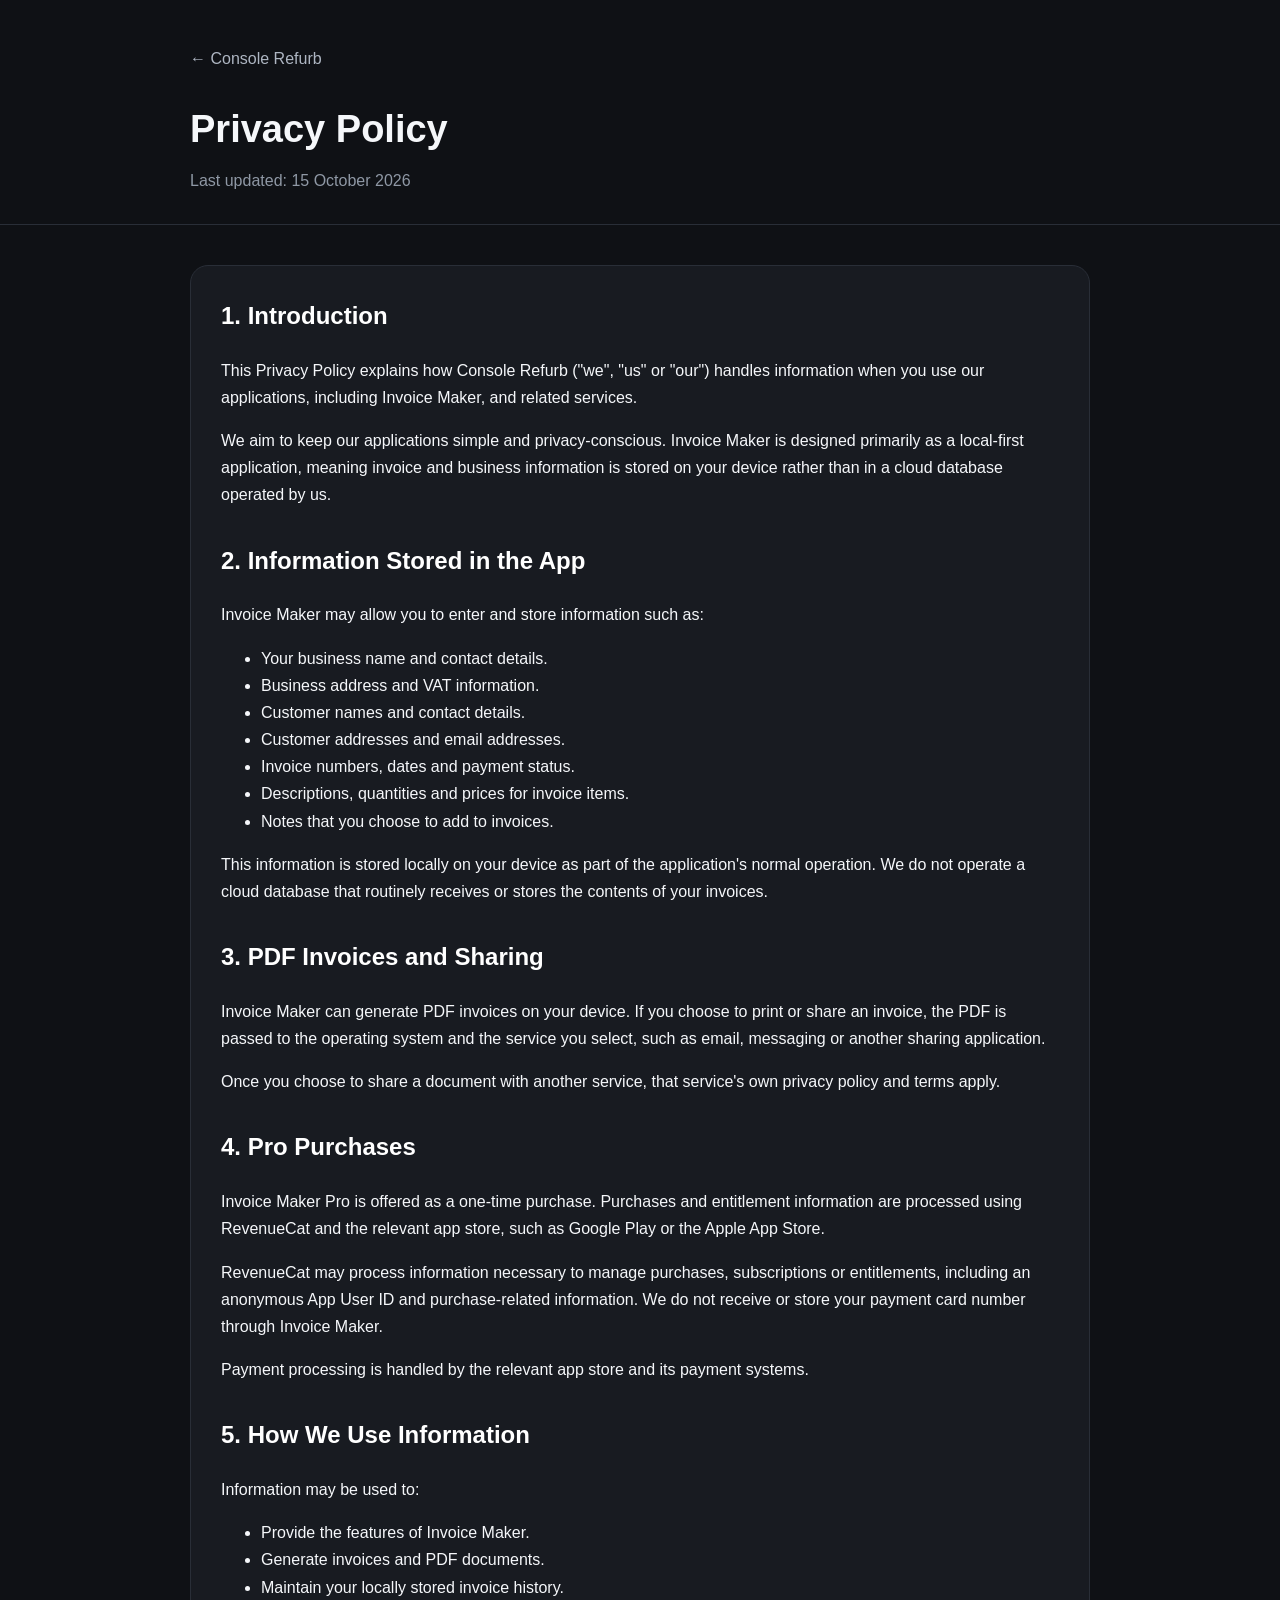
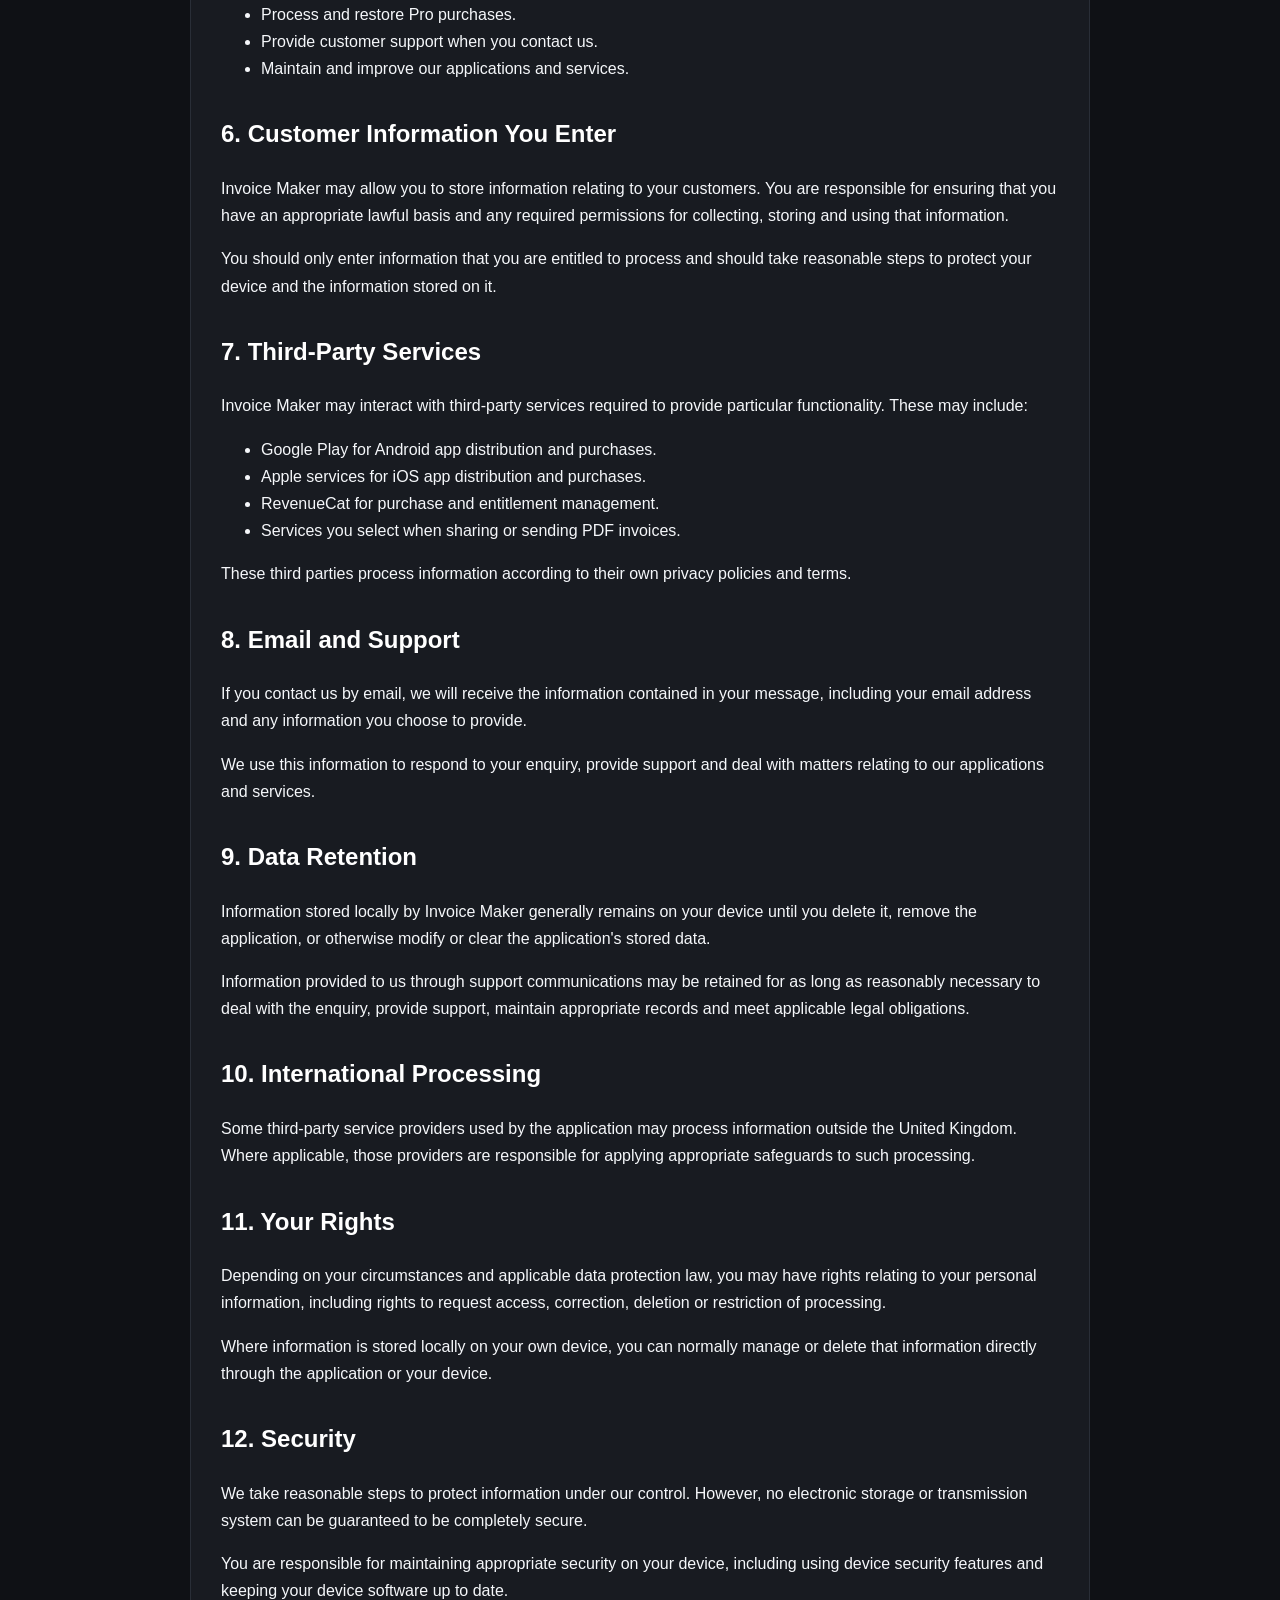
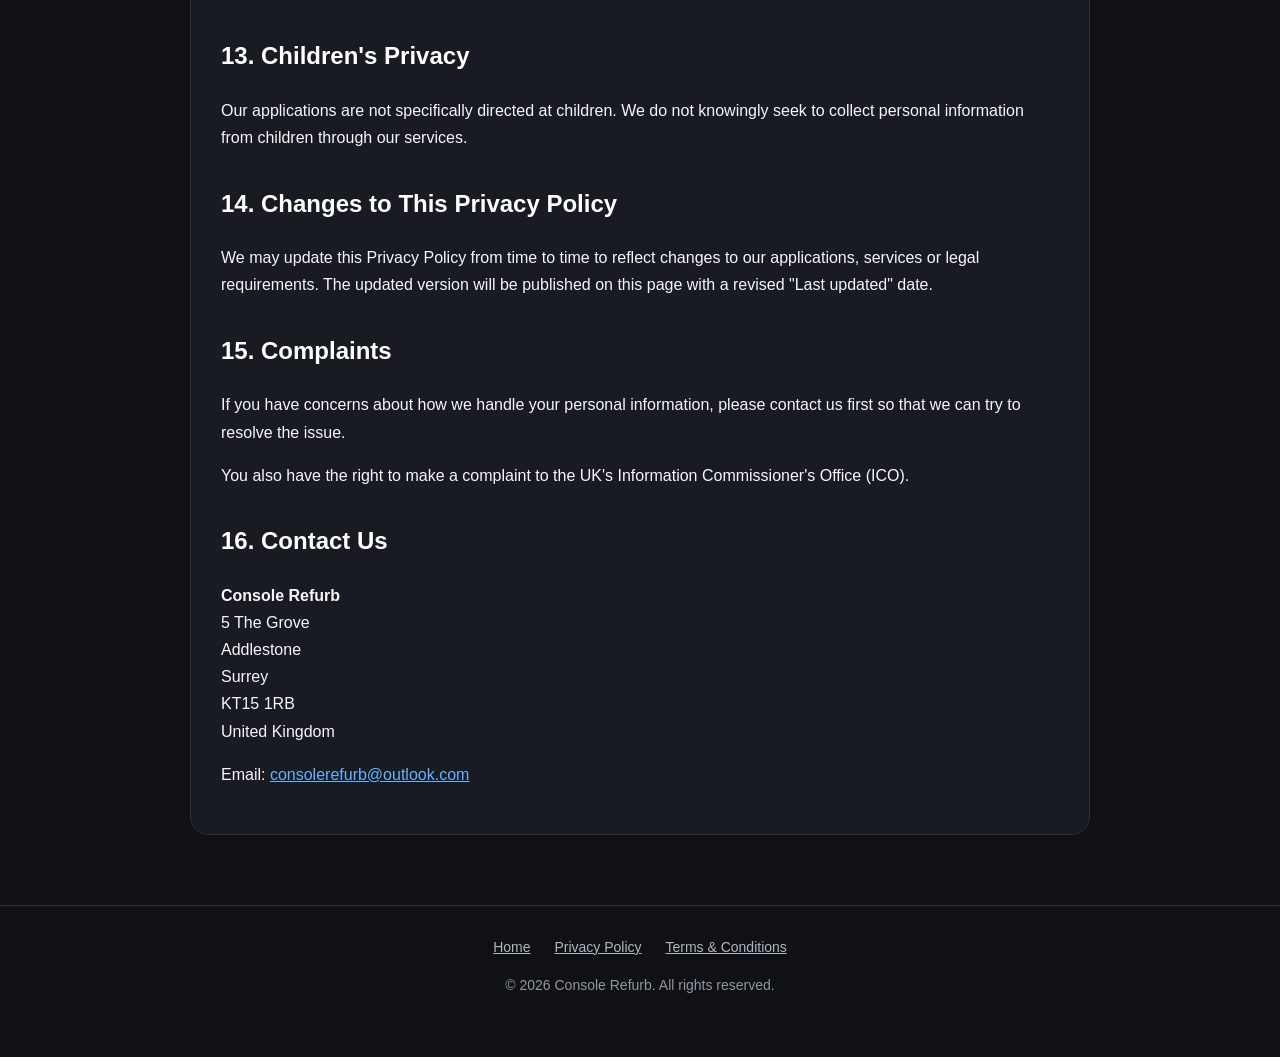
==== privacy/index.html @ 133f30fd "Create index.html" ====
<!DOCTYPE html>
<html lang="en">
<head>
  <meta charset="UTF-8">
  <meta name="viewport" content="width=device-width, initial-scale=1.0">

  <title>Privacy Policy - Console Refurb</title>

  <style>
    * {
      box-sizing: border-box;
    }

    body {
      margin: 0;
      font-family: Arial, Helvetica, sans-serif;
      background: #0f1115;
      color: #f5f7fa;
      line-height: 1.7;
    }

    .container {
      width: min(900px, 92%);
      margin: 0 auto;
    }

    header {
      padding: 45px 0 30px;
      border-bottom: 1px solid #292e37;
    }

    header a {
      color: #aeb6c2;
      text-decoration: none;
    }

    h1 {
      margin: 25px 0 5px;
      font-size: 38px;
    }

    .updated {
      color: #8f98a5;
      margin: 0;
    }

    main {
      padding: 40px 0 70px;
    }

    .card {
      background: #181b21;
      border: 1px solid #292e37;
      border-radius: 18px;
      padding: 30px;
    }

    h2 {
      margin-top: 32px;
      color: #ffffff;
    }

    h2:first-child {
      margin-top: 0;
    }

    a {
      color: #66b3ff;
    }

    footer {
      padding: 30px 0 45px;
      border-top: 1px solid #292e37;
      text-align: center;
      color: #8f98a5;
      font-size: 14px;
    }

    footer a {
      margin: 0 10px;
      color: #aeb6c2;
    }
  </style>
</head>

<body>

  <header>
    <div class="container">
      <a href="/">← Console Refurb</a>

      <h1>Privacy Policy</h1>

      <p class="updated">Last updated: 15 October 2026</p>
    </div>
  </header>

  <main>
    <div class="container">

      <div class="card">

        <h2>1. Introduction</h2>

        <p>
          This Privacy Policy explains how Console Refurb ("we", "us" or "our")
          handles information when you use our applications, including Invoice
          Maker, and related services.
        </p>

        <p>
          We aim to keep our applications simple and privacy-conscious.
          Invoice Maker is designed primarily as a local-first application,
          meaning invoice and business information is stored on your device
          rather than in a cloud database operated by us.
        </p>

        <h2>2. Information Stored in the App</h2>

        <p>
          Invoice Maker may allow you to enter and store information such as:
        </p>

        <ul>
          <li>Your business name and contact details.</li>
          <li>Business address and VAT information.</li>
          <li>Customer names and contact details.</li>
          <li>Customer addresses and email addresses.</li>
          <li>Invoice numbers, dates and payment status.</li>
          <li>Descriptions, quantities and prices for invoice items.</li>
          <li>Notes that you choose to add to invoices.</li>
        </ul>

        <p>
          This information is stored locally on your device as part of the
          application's normal operation. We do not operate a cloud database
          that routinely receives or stores the contents of your invoices.
        </p>

        <h2>3. PDF Invoices and Sharing</h2>

        <p>
          Invoice Maker can generate PDF invoices on your device. If you choose
          to print or share an invoice, the PDF is passed to the operating
          system and the service you select, such as email, messaging or
          another sharing application.
        </p>

        <p>
          Once you choose to share a document with another service, that
          service's own privacy policy and terms apply.
        </p>

        <h2>4. Pro Purchases</h2>

        <p>
          Invoice Maker Pro is offered as a one-time purchase. Purchases and
          entitlement information are processed using RevenueCat and the
          relevant app store, such as Google Play or the Apple App Store.
        </p>

        <p>
          RevenueCat may process information necessary to manage purchases,
          subscriptions or entitlements, including an anonymous App User ID
          and purchase-related information. We do not receive or store your
          payment card number through Invoice Maker.
        </p>

        <p>
          Payment processing is handled by the relevant app store and its
          payment systems.
        </p>

        <h2>5. How We Use Information</h2>

        <p>
          Information may be used to:
        </p>

        <ul>
          <li>Provide the features of Invoice Maker.</li>
          <li>Generate invoices and PDF documents.</li>
          <li>Maintain your locally stored invoice history.</li>
          <li>Process and restore Pro purchases.</li>
          <li>Provide customer support when you contact us.</li>
          <li>Maintain and improve our applications and services.</li>
        </ul>

        <h2>6. Customer Information You Enter</h2>

        <p>
          Invoice Maker may allow you to store information relating to your
          customers. You are responsible for ensuring that you have an
          appropriate lawful basis and any required permissions for collecting,
          storing and using that information.
        </p>

        <p>
          You should only enter information that you are entitled to process
          and should take reasonable steps to protect your device and the
          information stored on it.
        </p>

        <h2>7. Third-Party Services</h2>

        <p>
          Invoice Maker may interact with third-party services required to
          provide particular functionality. These may include:
        </p>

        <ul>
          <li>Google Play for Android app distribution and purchases.</li>
          <li>Apple services for iOS app distribution and purchases.</li>
          <li>RevenueCat for purchase and entitlement management.</li>
          <li>Services you select when sharing or sending PDF invoices.</li>
        </ul>

        <p>
          These third parties process information according to their own
          privacy policies and terms.
        </p>

        <h2>8. Email and Support</h2>

        <p>
          If you contact us by email, we will receive the information contained
          in your message, including your email address and any information
          you choose to provide.
        </p>

        <p>
          We use this information to respond to your enquiry, provide support
          and deal with matters relating to our applications and services.
        </p>

        <h2>9. Data Retention</h2>

        <p>
          Information stored locally by Invoice Maker generally remains on your
          device until you delete it, remove the application, or otherwise
          modify or clear the application's stored data.
        </p>

        <p>
          Information provided to us through support communications may be
          retained for as long as reasonably necessary to deal with the
          enquiry, provide support, maintain appropriate records and meet
          applicable legal obligations.
        </p>

        <h2>10. International Processing</h2>

        <p>
          Some third-party service providers used by the application may
          process information outside the United Kingdom. Where applicable,
          those providers are responsible for applying appropriate safeguards
          to such processing.
        </p>

        <h2>11. Your Rights</h2>

        <p>
          Depending on your circumstances and applicable data protection law,
          you may have rights relating to your personal information, including
          rights to request access, correction, deletion or restriction of
          processing.
        </p>

        <p>
          Where information is stored locally on your own device, you can
          normally manage or delete that information directly through the
          application or your device.
        </p>

        <h2>12. Security</h2>

        <p>
          We take reasonable steps to protect information under our control.
          However, no electronic storage or transmission system can be
          guaranteed to be completely secure.
        </p>

        <p>
          You are responsible for maintaining appropriate security on your
          device, including using device security features and keeping your
          device software up to date.
        </p>

        <h2>13. Children's Privacy</h2>

        <p>
          Our applications are not specifically directed at children. We do
          not knowingly seek to collect personal information from children
          through our services.
        </p>

        <h2>14. Changes to This Privacy Policy</h2>

        <p>
          We may update this Privacy Policy from time to time to reflect
          changes to our applications, services or legal requirements.
          The updated version will be published on this page with a revised
          "Last updated" date.
        </p>

        <h2>15. Complaints</h2>

        <p>
          If you have concerns about how we handle your personal information,
          please contact us first so that we can try to resolve the issue.
        </p>

        <p>
          You also have the right to make a complaint to the UK's Information
          Commissioner's Office (ICO).
        </p>

        <h2>16. Contact Us</h2>

        <p>
          <strong>Console Refurb</strong><br>
          5 The Grove<br>
          Addlestone<br>
          Surrey<br>
          KT15 1RB<br>
          United Kingdom
        </p>

        <p>
          Email:
          <a href="mailto:consolerefurb@outlook.com">
            consolerefurb@outlook.com
          </a>
        </p>

      </div>

    </div>
  </main>

  <footer>
    <div class="container">
      <a href="/">Home</a>
      <a href="/privacy">Privacy Policy</a>
      <a href="/terms">Terms &amp; Conditions</a>

      <p>
        &copy; 2026 Console Refurb. All rights reserved.
      </p>
    </div>
  </footer>

</body>
</html>
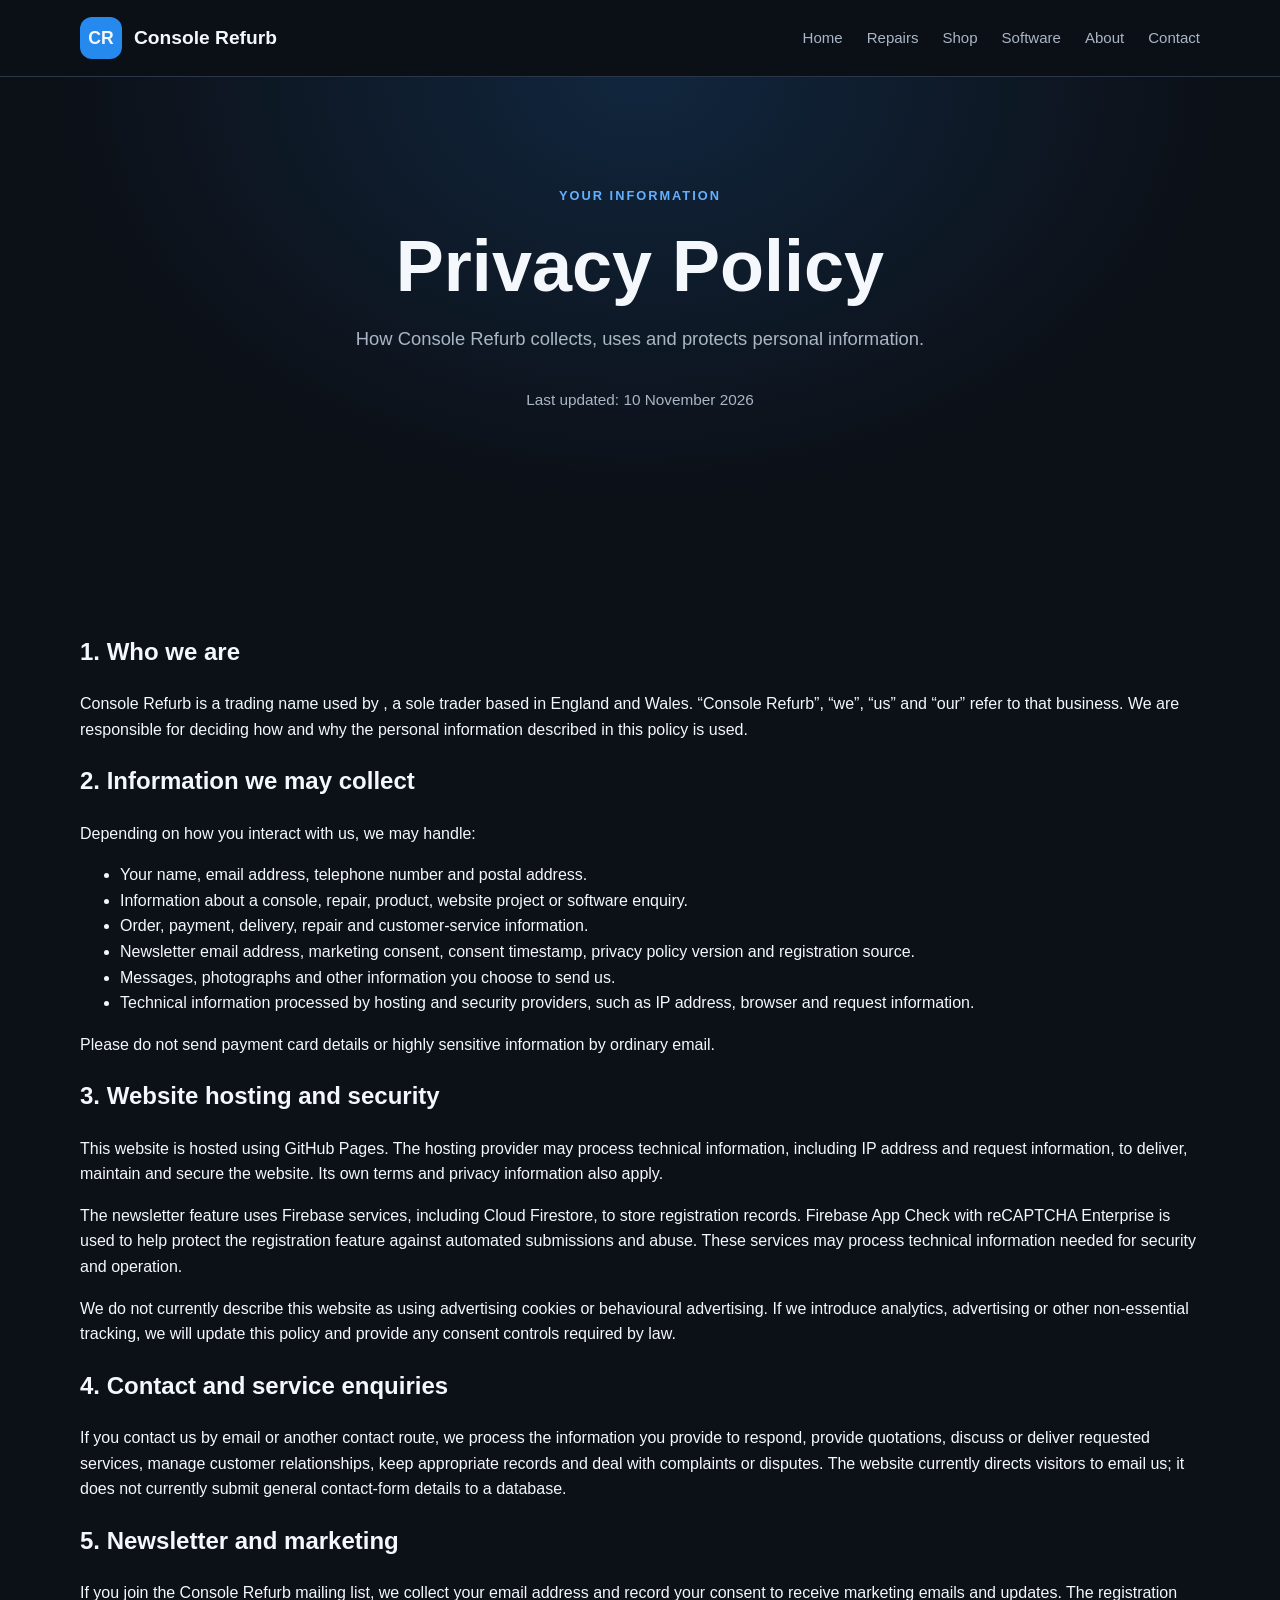
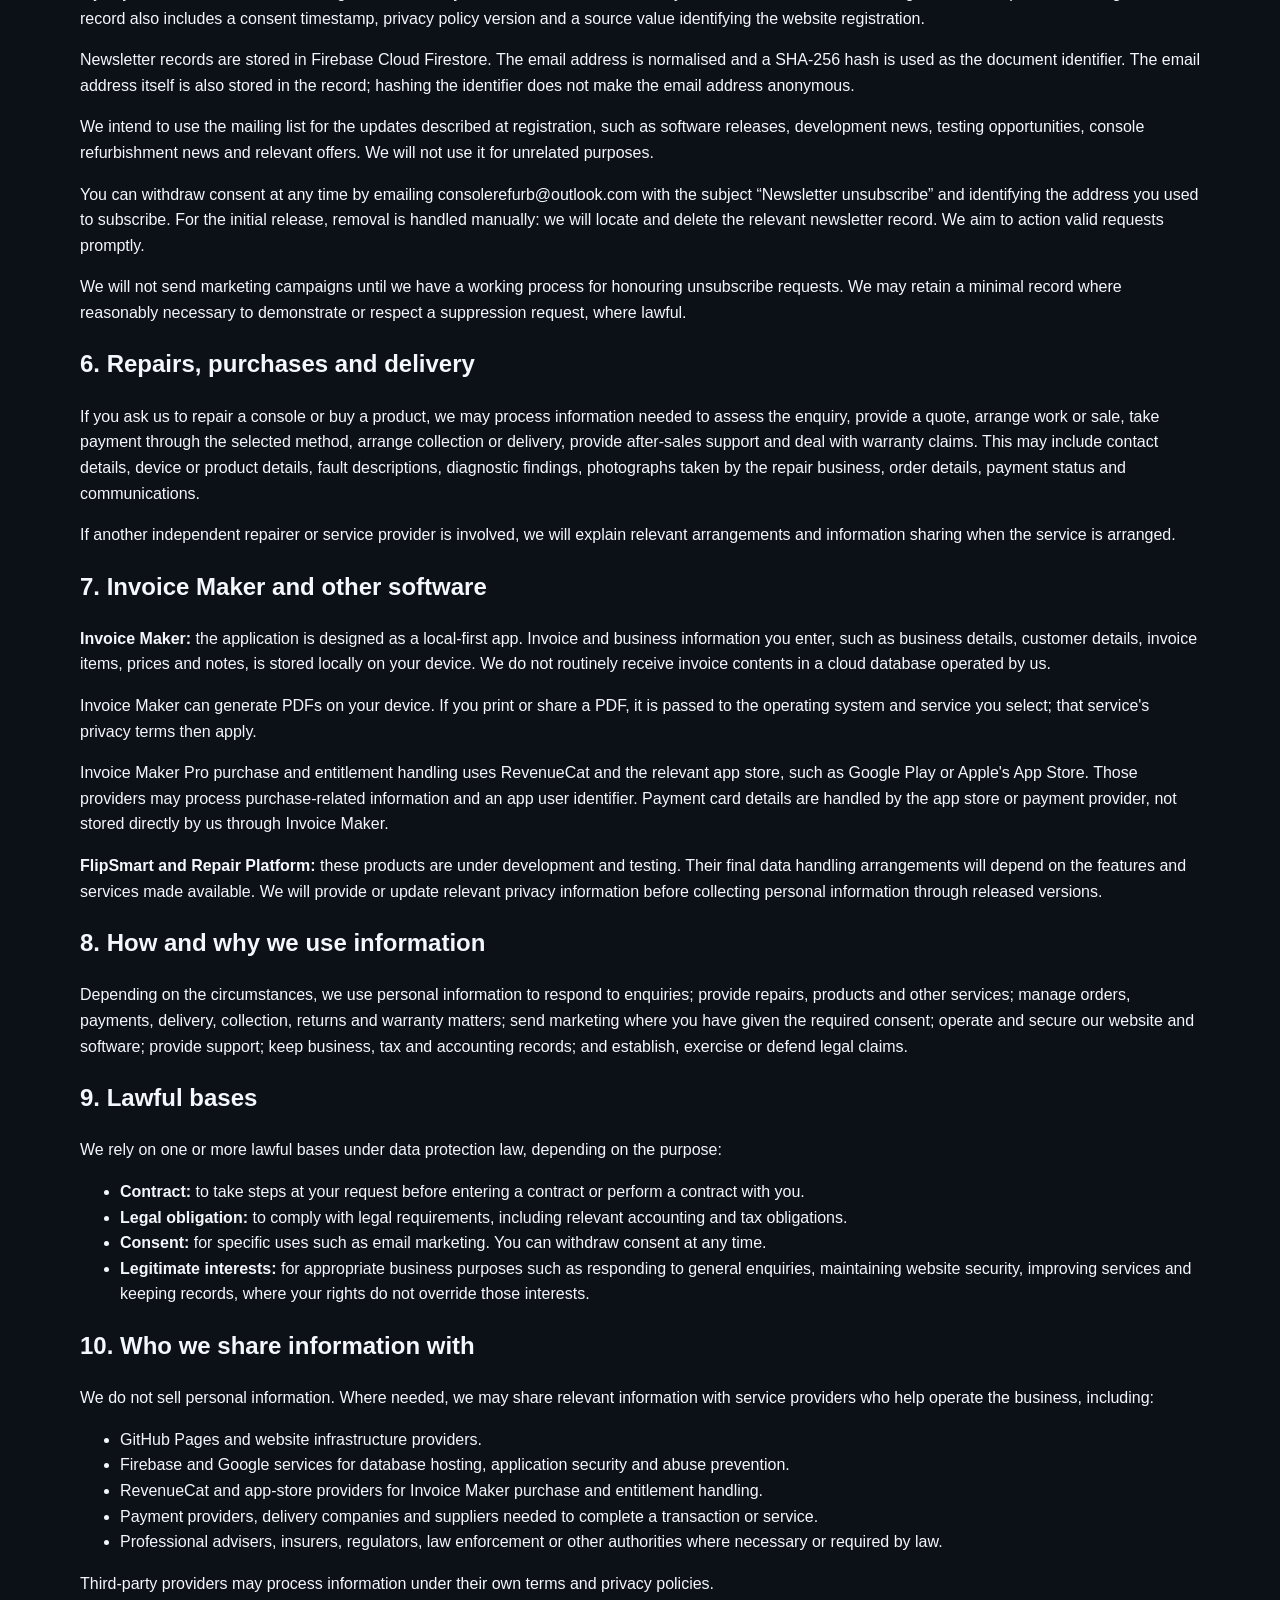
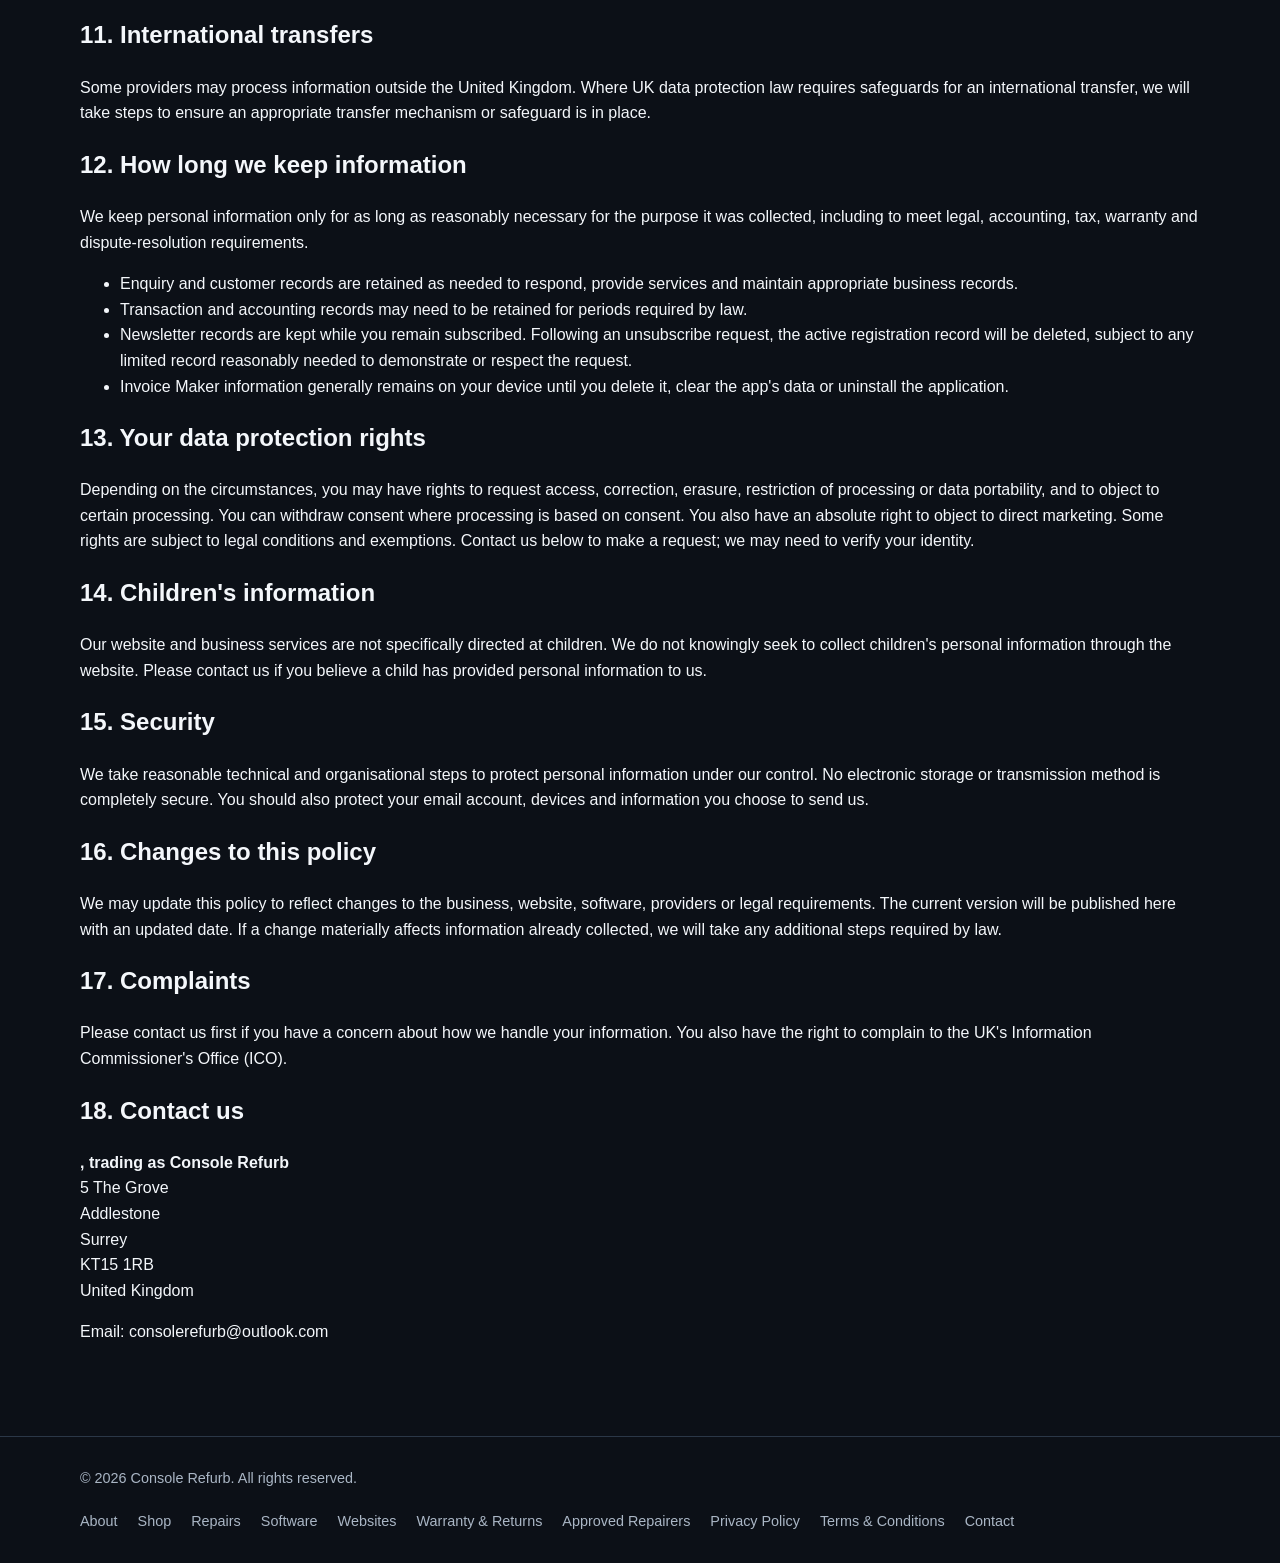
==== commit e02a7334: "Prepare Console Refurb website for launch" ====
--- a/privacy/index.html
+++ b/privacy/index.html
@@ -1,354 +1,128 @@
 <!DOCTYPE html>
 <html lang="en">
 <head>
-  <meta charset="UTF-8">
-  <meta name="viewport" content="width=device-width, initial-scale=1.0">
+<meta charset="UTF-8">
+<meta name="viewport" content="width=device-width, initial-scale=1.0">
+<meta name="description" content="Privacy Policy explaining how Console Refurb handles information through its website, enquiries, newsletter and software products.">
+<meta name="theme-color" content="#0c1017">
+<title>Privacy Policy | Console Refurb</title>
+<link rel="stylesheet" href="../style.css">
+</head>
+<body>
+<header><div class="container navbar">
+<a href="../" class="brand"><span class="brand-mark">CR</span><span>Console Refurb</span></a>
+<nav aria-label="Main navigation">
+<a href="../">Home</a><a href="../repairs/">Repairs</a><a href="../shop/">Shop</a><a href="../software/">Software</a><a href="../about/">About</a><a href="../contact/">Contact</a>
+</nav></div></header>
+<main>
+<section class="hero"><div class="container">
+<span class="eyebrow">YOUR INFORMATION</span><h1>Privacy Policy</h1>
+<p>How Console Refurb collects, uses and protects personal information.</p>
+<p><small>Last updated: 10 November 2026</small></p>
+</div></section>
+<section><div class="container">
 
-  <title>Privacy Policy - Console Refurb</title>
+<div class="content-block">
+<h2>1. Who we are</h2>
+<p>Console Refurb is a trading name used by <strong></strong>, a sole trader based in England and Wales. “Console Refurb”, “we”, “us” and “our” refer to that business. We are responsible for deciding how and why the personal information described in this policy is used.</p>
 
-  <style>
-    * {
-      box-sizing: border-box;
-    }
+<h2>2. Information we may collect</h2>
+<p>Depending on how you interact with us, we may handle:</p>
+<ul>
+<li>Your name, email address, telephone number and postal address.</li>
+<li>Information about a console, repair, product, website project or software enquiry.</li>
+<li>Order, payment, delivery, repair and customer-service information.</li>
+<li>Newsletter email address, marketing consent, consent timestamp, privacy policy version and registration source.</li>
+<li>Messages, photographs and other information you choose to send us.</li>
+<li>Technical information processed by hosting and security providers, such as IP address, browser and request information.</li>
+</ul>
+<p>Please do not send payment card details or highly sensitive information by ordinary email.</p>
 
-    body {
-      margin: 0;
-      font-family: Arial, Helvetica, sans-serif;
-      background: #0f1115;
-      color: #f5f7fa;
-      line-height: 1.7;
-    }
+<h2>3. Website hosting and security</h2>
+<p>This website is hosted using GitHub Pages. The hosting provider may process technical information, including IP address and request information, to deliver, maintain and secure the website. Its own terms and privacy information also apply.</p>
+<p>The newsletter feature uses Firebase services, including Cloud Firestore, to store registration records. Firebase App Check with reCAPTCHA Enterprise is used to help protect the registration feature against automated submissions and abuse. These services may process technical information needed for security and operation.</p>
+<p>We do not currently describe this website as using advertising cookies or behavioural advertising. If we introduce analytics, advertising or other non-essential tracking, we will update this policy and provide any consent controls required by law.</p>
 
-    .container {
-      width: min(900px, 92%);
-      margin: 0 auto;
-    }
+<h2>4. Contact and service enquiries</h2>
+<p>If you contact us by email or another contact route, we process the information you provide to respond, provide quotations, discuss or deliver requested services, manage customer relationships, keep appropriate records and deal with complaints or disputes. The website currently directs visitors to email us; it does not currently submit general contact-form details to a database.</p>
 
-    header {
-      padding: 45px 0 30px;
-      border-bottom: 1px solid #292e37;
-    }
+<h2>5. Newsletter and marketing</h2>
+<p>If you join the Console Refurb mailing list, we collect your email address and record your consent to receive marketing emails and updates. The registration record also includes a consent timestamp, privacy policy version and a source value identifying the website registration.</p>
+<p>Newsletter records are stored in Firebase Cloud Firestore. The email address is normalised and a SHA-256 hash is used as the document identifier. The email address itself is also stored in the record; hashing the identifier does not make the email address anonymous.</p>
+<p>We intend to use the mailing list for the updates described at registration, such as software releases, development news, testing opportunities, console refurbishment news and relevant offers. We will not use it for unrelated purposes.</p>
+<p>You can withdraw consent at any time by emailing <a href="mailto:consolerefurb@outlook.com?subject=Newsletter%20unsubscribe">consolerefurb@outlook.com</a> with the subject “Newsletter unsubscribe” and identifying the address you used to subscribe. For the initial release, removal is handled manually: we will locate and delete the relevant newsletter record. We aim to action valid requests promptly.</p>
+<p>We will not send marketing campaigns until we have a working process for honouring unsubscribe requests. We may retain a minimal record where reasonably necessary to demonstrate or respect a suppression request, where lawful.</p>
 
-    header a {
-      color: #aeb6c2;
-      text-decoration: none;
-    }
+<h2>6. Repairs, purchases and delivery</h2>
+<p>If you ask us to repair a console or buy a product, we may process information needed to assess the enquiry, provide a quote, arrange work or sale, take payment through the selected method, arrange collection or delivery, provide after-sales support and deal with warranty claims. This may include contact details, device or product details, fault descriptions, diagnostic findings, photographs taken by the repair business, order details, payment status and communications.</p>
+<p>If another independent repairer or service provider is involved, we will explain relevant arrangements and information sharing when the service is arranged.</p>
 
-    h1 {
-      margin: 25px 0 5px;
-      font-size: 38px;
-    }
+<h2>7. Invoice Maker and other software</h2>
+<p><strong>Invoice Maker:</strong> the application is designed as a local-first app. Invoice and business information you enter, such as business details, customer details, invoice items, prices and notes, is stored locally on your device. We do not routinely receive invoice contents in a cloud database operated by us.</p>
+<p>Invoice Maker can generate PDFs on your device. If you print or share a PDF, it is passed to the operating system and service you select; that service's privacy terms then apply.</p>
+<p>Invoice Maker Pro purchase and entitlement handling uses RevenueCat and the relevant app store, such as Google Play or Apple's App Store. Those providers may process purchase-related information and an app user identifier. Payment card details are handled by the app store or payment provider, not stored directly by us through Invoice Maker.</p>
+<p><strong>FlipSmart and Repair Platform:</strong> these products are under development and testing. Their final data handling arrangements will depend on the features and services made available. We will provide or update relevant privacy information before collecting personal information through released versions.</p>
 
-    .updated {
-      color: #8f98a5;
-      margin: 0;
-    }
+<h2>8. How and why we use information</h2>
+<p>Depending on the circumstances, we use personal information to respond to enquiries; provide repairs, products and other services; manage orders, payments, delivery, collection, returns and warranty matters; send marketing where you have given the required consent; operate and secure our website and software; provide support; keep business, tax and accounting records; and establish, exercise or defend legal claims.</p>
 
-    main {
-      padding: 40px 0 70px;
-    }
+<h2>9. Lawful bases</h2>
+<p>We rely on one or more lawful bases under data protection law, depending on the purpose:</p>
+<ul>
+<li><strong>Contract:</strong> to take steps at your request before entering a contract or perform a contract with you.</li>
+<li><strong>Legal obligation:</strong> to comply with legal requirements, including relevant accounting and tax obligations.</li>
+<li><strong>Consent:</strong> for specific uses such as email marketing. You can withdraw consent at any time.</li>
+<li><strong>Legitimate interests:</strong> for appropriate business purposes such as responding to general enquiries, maintaining website security, improving services and keeping records, where your rights do not override those interests.</li>
+</ul>
 
-    .card {
-      background: #181b21;
-      border: 1px solid #292e37;
-      border-radius: 18px;
-      padding: 30px;
-    }
+<h2>10. Who we share information with</h2>
+<p>We do not sell personal information. Where needed, we may share relevant information with service providers who help operate the business, including:</p>
+<ul>
+<li>GitHub Pages and website infrastructure providers.</li>
+<li>Firebase and Google services for database hosting, application security and abuse prevention.</li>
+<li>RevenueCat and app-store providers for Invoice Maker purchase and entitlement handling.</li>
+<li>Payment providers, delivery companies and suppliers needed to complete a transaction or service.</li>
+<li>Professional advisers, insurers, regulators, law enforcement or other authorities where necessary or required by law.</li>
+</ul>
+<p>Third-party providers may process information under their own terms and privacy policies.</p>
 
-    h2 {
-      margin-top: 32px;
-      color: #ffffff;
-    }
+<h2>11. International transfers</h2>
+<p>Some providers may process information outside the United Kingdom. Where UK data protection law requires safeguards for an international transfer, we will take steps to ensure an appropriate transfer mechanism or safeguard is in place.</p>
 
-    h2:first-child {
-      margin-top: 0;
-    }
+<h2>12. How long we keep information</h2>
+<p>We keep personal information only for as long as reasonably necessary for the purpose it was collected, including to meet legal, accounting, tax, warranty and dispute-resolution requirements.</p>
+<ul>
+<li>Enquiry and customer records are retained as needed to respond, provide services and maintain appropriate business records.</li>
+<li>Transaction and accounting records may need to be retained for periods required by law.</li>
+<li>Newsletter records are kept while you remain subscribed. Following an unsubscribe request, the active registration record will be deleted, subject to any limited record reasonably needed to demonstrate or respect the request.</li>
+<li>Invoice Maker information generally remains on your device until you delete it, clear the app's data or uninstall the application.</li>
+</ul>
 
-    a {
-      color: #66b3ff;
-    }
+<h2>13. Your data protection rights</h2>
+<p>Depending on the circumstances, you may have rights to request access, correction, erasure, restriction of processing or data portability, and to object to certain processing. You can withdraw consent where processing is based on consent. You also have an absolute right to object to direct marketing. Some rights are subject to legal conditions and exemptions. Contact us below to make a request; we may need to verify your identity.</p>
 
-    footer {
-      padding: 30px 0 45px;
-      border-top: 1px solid #292e37;
-      text-align: center;
-      color: #8f98a5;
-      font-size: 14px;
-    }
+<h2>14. Children's information</h2>
+<p>Our website and business services are not specifically directed at children. We do not knowingly seek to collect children's personal information through the website. Please contact us if you believe a child has provided personal information to us.</p>
 
-    footer a {
-      margin: 0 10px;
-      color: #aeb6c2;
-    }
-  </style>
-</head>
+<h2>15. Security</h2>
+<p>We take reasonable technical and organisational steps to protect personal information under our control. No electronic storage or transmission method is completely secure. You should also protect your email account, devices and information you choose to send us.</p>
 
-<body>
+<h2>16. Changes to this policy</h2>
+<p>We may update this policy to reflect changes to the business, website, software, providers or legal requirements. The current version will be published here with an updated date. If a change materially affects information already collected, we will take any additional steps required by law.</p>
 
-  <header>
-    <div class="container">
-      <a href="/">← Console Refurb</a>
+<h2>17. Complaints</h2>
+<p>Please contact us first if you have a concern about how we handle your information. You also have the right to complain to the UK's Information Commissioner's Office (ICO).</p>
 
-      <h1>Privacy Policy</h1>
-
-      <p class="updated">Last updated: 15 October 2026</p>
-    </div>
-  </header>
-
-  <main>
-    <div class="container">
-
-      <div class="card">
-
-        <h2>1. Introduction</h2>
-
-        <p>
-          This Privacy Policy explains how Console Refurb ("we", "us" or "our")
-          handles information when you use our applications, including Invoice
-          Maker, and related services.
-        </p>
-
-        <p>
-          We aim to keep our applications simple and privacy-conscious.
-          Invoice Maker is designed primarily as a local-first application,
-          meaning invoice and business information is stored on your device
-          rather than in a cloud database operated by us.
-        </p>
-
-        <h2>2. Information Stored in the App</h2>
-
-        <p>
-          Invoice Maker may allow you to enter and store information such as:
-        </p>
-
-        <ul>
-          <li>Your business name and contact details.</li>
-          <li>Business address and VAT information.</li>
-          <li>Customer names and contact details.</li>
-          <li>Customer addresses and email addresses.</li>
-          <li>Invoice numbers, dates and payment status.</li>
-          <li>Descriptions, quantities and prices for invoice items.</li>
-          <li>Notes that you choose to add to invoices.</li>
-        </ul>
-
-        <p>
-          This information is stored locally on your device as part of the
-          application's normal operation. We do not operate a cloud database
-          that routinely receives or stores the contents of your invoices.
-        </p>
-
-        <h2>3. PDF Invoices and Sharing</h2>
-
-        <p>
-          Invoice Maker can generate PDF invoices on your device. If you choose
-          to print or share an invoice, the PDF is passed to the operating
-          system and the service you select, such as email, messaging or
-          another sharing application.
-        </p>
-
-        <p>
-          Once you choose to share a document with another service, that
-          service's own privacy policy and terms apply.
-        </p>
-
-        <h2>4. Pro Purchases</h2>
-
-        <p>
-          Invoice Maker Pro is offered as a one-time purchase. Purchases and
-          entitlement information are processed using RevenueCat and the
-          relevant app store, such as Google Play or the Apple App Store.
-        </p>
-
-        <p>
-          RevenueCat may process information necessary to manage purchases,
-          subscriptions or entitlements, including an anonymous App User ID
-          and purchase-related information. We do not receive or store your
-          payment card number through Invoice Maker.
-        </p>
-
-        <p>
-          Payment processing is handled by the relevant app store and its
-          payment systems.
-        </p>
-
-        <h2>5. How We Use Information</h2>
-
-        <p>
-          Information may be used to:
-        </p>
-
-        <ul>
-          <li>Provide the features of Invoice Maker.</li>
-          <li>Generate invoices and PDF documents.</li>
-          <li>Maintain your locally stored invoice history.</li>
-          <li>Process and restore Pro purchases.</li>
-          <li>Provide customer support when you contact us.</li>
-          <li>Maintain and improve our applications and services.</li>
-        </ul>
-
-        <h2>6. Customer Information You Enter</h2>
-
-        <p>
-          Invoice Maker may allow you to store information relating to your
-          customers. You are responsible for ensuring that you have an
-          appropriate lawful basis and any required permissions for collecting,
-          storing and using that information.
-        </p>
-
-        <p>
-          You should only enter information that you are entitled to process
-          and should take reasonable steps to protect your device and the
-          information stored on it.
-        </p>
-
-        <h2>7. Third-Party Services</h2>
-
-        <p>
-          Invoice Maker may interact with third-party services required to
-          provide particular functionality. These may include:
-        </p>
-
-        <ul>
-          <li>Google Play for Android app distribution and purchases.</li>
-          <li>Apple services for iOS app distribution and purchases.</li>
-          <li>RevenueCat for purchase and entitlement management.</li>
-          <li>Services you select when sharing or sending PDF invoices.</li>
-        </ul>
-
-        <p>
-          These third parties process information according to their own
-          privacy policies and terms.
-        </p>
-
-        <h2>8. Email and Support</h2>
-
-        <p>
-          If you contact us by email, we will receive the information contained
-          in your message, including your email address and any information
-          you choose to provide.
-        </p>
-
-        <p>
-          We use this information to respond to your enquiry, provide support
-          and deal with matters relating to our applications and services.
-        </p>
-
-        <h2>9. Data Retention</h2>
-
-        <p>
-          Information stored locally by Invoice Maker generally remains on your
-          device until you delete it, remove the application, or otherwise
-          modify or clear the application's stored data.
-        </p>
-
-        <p>
-          Information provided to us through support communications may be
-          retained for as long as reasonably necessary to deal with the
-          enquiry, provide support, maintain appropriate records and meet
-          applicable legal obligations.
-        </p>
-
-        <h2>10. International Processing</h2>
-
-        <p>
-          Some third-party service providers used by the application may
-          process information outside the United Kingdom. Where applicable,
-          those providers are responsible for applying appropriate safeguards
-          to such processing.
-        </p>
-
-        <h2>11. Your Rights</h2>
-
-        <p>
-          Depending on your circumstances and applicable data protection law,
-          you may have rights relating to your personal information, including
-          rights to request access, correction, deletion or restriction of
-          processing.
-        </p>
-
-        <p>
-          Where information is stored locally on your own device, you can
-          normally manage or delete that information directly through the
-          application or your device.
-        </p>
-
-        <h2>12. Security</h2>
-
-        <p>
-          We take reasonable steps to protect information under our control.
-          However, no electronic storage or transmission system can be
-          guaranteed to be completely secure.
-        </p>
-
-        <p>
-          You are responsible for maintaining appropriate security on your
-          device, including using device security features and keeping your
-          device software up to date.
-        </p>
-
-        <h2>13. Children's Privacy</h2>
-
-        <p>
-          Our applications are not specifically directed at children. We do
-          not knowingly seek to collect personal information from children
-          through our services.
-        </p>
-
-        <h2>14. Changes to This Privacy Policy</h2>
-
-        <p>
-          We may update this Privacy Policy from time to time to reflect
-          changes to our applications, services or legal requirements.
-          The updated version will be published on this page with a revised
-          "Last updated" date.
-        </p>
-
-        <h2>15. Complaints</h2>
-
-        <p>
-          If you have concerns about how we handle your personal information,
-          please contact us first so that we can try to resolve the issue.
-        </p>
-
-        <p>
-          You also have the right to make a complaint to the UK's Information
-          Commissioner's Office (ICO).
-        </p>
-
-        <h2>16. Contact Us</h2>
-
-        <p>
-          <strong>Console Refurb</strong><br>
-          5 The Grove<br>
-          Addlestone<br>
-          Surrey<br>
-          KT15 1RB<br>
-          United Kingdom
-        </p>
-
-        <p>
-          Email:
-          <a href="mailto:consolerefurb@outlook.com">
-            consolerefurb@outlook.com
-          </a>
-        </p>
-
-      </div>
-
-    </div>
-  </main>
-
-  <footer>
-    <div class="container">
-      <a href="/">Home</a>
-      <a href="/privacy">Privacy Policy</a>
-      <a href="/terms">Terms &amp; Conditions</a>
-
-      <p>
-        &copy; 2026 Console Refurb. All rights reserved.
-      </p>
-    </div>
-  </footer>
-
-</body>
-</html>
+<h2>18. Contact us</h2>
+<p><strong>, trading as Console Refurb</strong><br>
+5 The Grove<br>Addlestone<br>Surrey<br>KT15 1RB<br>United Kingdom</p>
+<p>Email: <a href="mailto:consolerefurb@outlook.com">consolerefurb@outlook.com</a></p>
+</div></div></section>
+</main>
+<footer><div class="container footer-content">
+<span>© <span id="year"></span> Console Refurb. All rights reserved.</span>
+<div class="footer-links">
+<a href="../about/">About</a><a href="../shop/">Shop</a><a href="../repairs/">Repairs</a><a href="../software/">Software</a><a href="../websites/">Websites</a><a href="../warranty/">Warranty &amp; Returns</a><a href="../approved-repairers/">Approved Repairers</a><a href="../privacy/">Privacy Policy</a><a href="../terms/">Terms &amp; Conditions</a><a href="../contact/">Contact</a>
+</div></div></footer>
+<script>document.getElementById("year").textContent = new Date().getFullYear();</script>
+</body></html>
--- a/style.css
+++ b/style.css
@@ -0,0 +1,265 @@
+:root {
+--background: #0c1017;
+--surface: #171e29;
+--surface-light: #202a38;
+--text: #f4f7fb;
+--muted: #aab6c5;
+--accent: #2589ed;
+--border: #2b3747;
+}
+
+* {
+  box-sizing: border-box;
+  }
+
+html {
+scroll-behavior: smooth;
+}
+
+body {
+margin: 0;
+font-family: Arial, Helvetica, sans-serif;
+background: var(--background);
+color: var(--text);
+line-height: 1.6;
+}
+
+a {
+color: inherit;
+text-decoration: none;
+}
+
+.container {
+width: min(1120px, 92%);
+margin: auto;
+}
+
+header {
+position: sticky;
+top: 0;
+z-index: 10;
+background: rgba(12, 16, 23, 0.96);
+border-bottom: 1px solid var(--border);
+backdrop-filter: blur(12px);
+}
+
+.navbar {
+min-height: 76px;
+display: flex;
+align-items: center;
+justify-content: space-between;
+gap: 24px;
+}
+
+.brand {
+display: flex;
+align-items: center;
+gap: 12px;
+font-size: 1.2rem;
+font-weight: 800;
+}
+
+.brand-mark {
+display: grid;
+place-items: center;
+width: 42px;
+height: 42px;
+border-radius: 12px;
+background: var(--accent);
+font-size: 1.1rem;
+}
+
+nav {
+display: flex;
+align-items: center;
+gap: 24px;
+flex-wrap: wrap;
+}
+
+nav a {
+color: var(--muted);
+font-size: 0.94rem;
+}
+
+nav a:hover {
+color: white;
+}
+
+.button {
+display: inline-flex;
+align-items: center;
+justify-content: center;
+padding: 12px 20px;
+border-radius: 8px;
+background: var(--accent);
+color: white;
+font-weight: 700;
+transition: transform 0.2s, background 0.2s;
+}
+
+.button:hover {
+background: #1475d1;
+transform: translateY(-2px);
+}
+
+.button.secondary {
+background: var(--surface-light);
+border: 1px solid var(--border);
+}
+
+.hero {
+padding: 105px 0 95px;
+text-align: center;
+background:
+radial-gradient(ellipse at top, rgba(37, 137, 237, 0.18), transparent 65%);
+}
+
+.eyebrow {
+color: #64b0ff;
+font-weight: 700;
+letter-spacing: 2px;
+text-transform: uppercase;
+font-size: 0.8rem;
+}
+
+.hero h1 {
+max-width: 850px;
+margin: 18px auto;
+font-size: clamp(2.5rem, 6vw, 4.5rem);
+line-height: 1.12;
+}
+
+.hero p {
+max-width: 690px;
+margin: 0 auto 30px;
+color: var(--muted);
+font-size: 1.15rem;
+}
+
+.hero-actions {
+display: flex;
+justify-content: center;
+gap: 14px;
+flex-wrap: wrap;
+}
+
+section {
+padding: 75px 0;
+}
+
+.section-heading {
+max-width: 700px;
+margin-bottom: 36px;
+}
+
+.section-heading h2 {
+margin: 8px 0;
+font-size: clamp(1.8rem, 4vw, 2.6rem);
+}
+
+.section-heading p {
+color: var(--muted);
+}
+
+.grid {
+display: grid;
+grid-template-columns: repeat(2, minmax(0, 1fr));
+gap: 20px;
+}
+
+.card {
+padding: 28px;
+border-radius: 14px;
+background: var(--surface);
+border: 1px solid var(--border);
+}
+
+.card-icon {
+font-size: 1.8rem;
+margin-bottom: 12px;
+}
+
+.card h3 {
+margin: 0 0 10px;
+font-size: 1.3rem;
+}
+
+.card p {
+color: var(--muted);
+}
+
+.card .text-link {
+display: inline-block;
+margin-top: 10px;
+color: #64b0ff;
+font-weight: 700;
+}
+
+.highlight {
+background: linear-gradient(120deg, #152b44, #17202c);
+border: 1px solid #28527b;
+border-radius: 18px;
+padding: 40px;
+}
+
+.highlight p {
+color: var(--muted);
+}
+
+.contact-section {
+text-align: center;
+}
+
+.contact-section p {
+color: var(--muted);
+max-width: 650px;
+margin: 12px auto 25px;
+}
+
+footer {
+border-top: 1px solid var(--border);
+padding: 30px 0;
+color: var(--muted);
+font-size: 0.9rem;
+}
+
+.footer-content {
+display: flex;
+justify-content: space-between;
+align-items: center;
+gap: 20px;
+flex-wrap: wrap;
+}
+
+.footer-links {
+display: flex;
+gap: 20px;
+}
+
+.footer-links a:hover {
+color: white;
+}
+
+@media (max-width: 760px) {
+.navbar {
+align-items: flex-start;
+flex-direction: column;
+padding: 15px 0;
+}
+
+nav {
+gap: 14px;
+}
+
+.grid {
+grid-template-columns: 1fr;
+}
+
+.hero {
+padding: 75px 0;
+}
+
+.highlight {
+padding: 25px;
+}
+}
